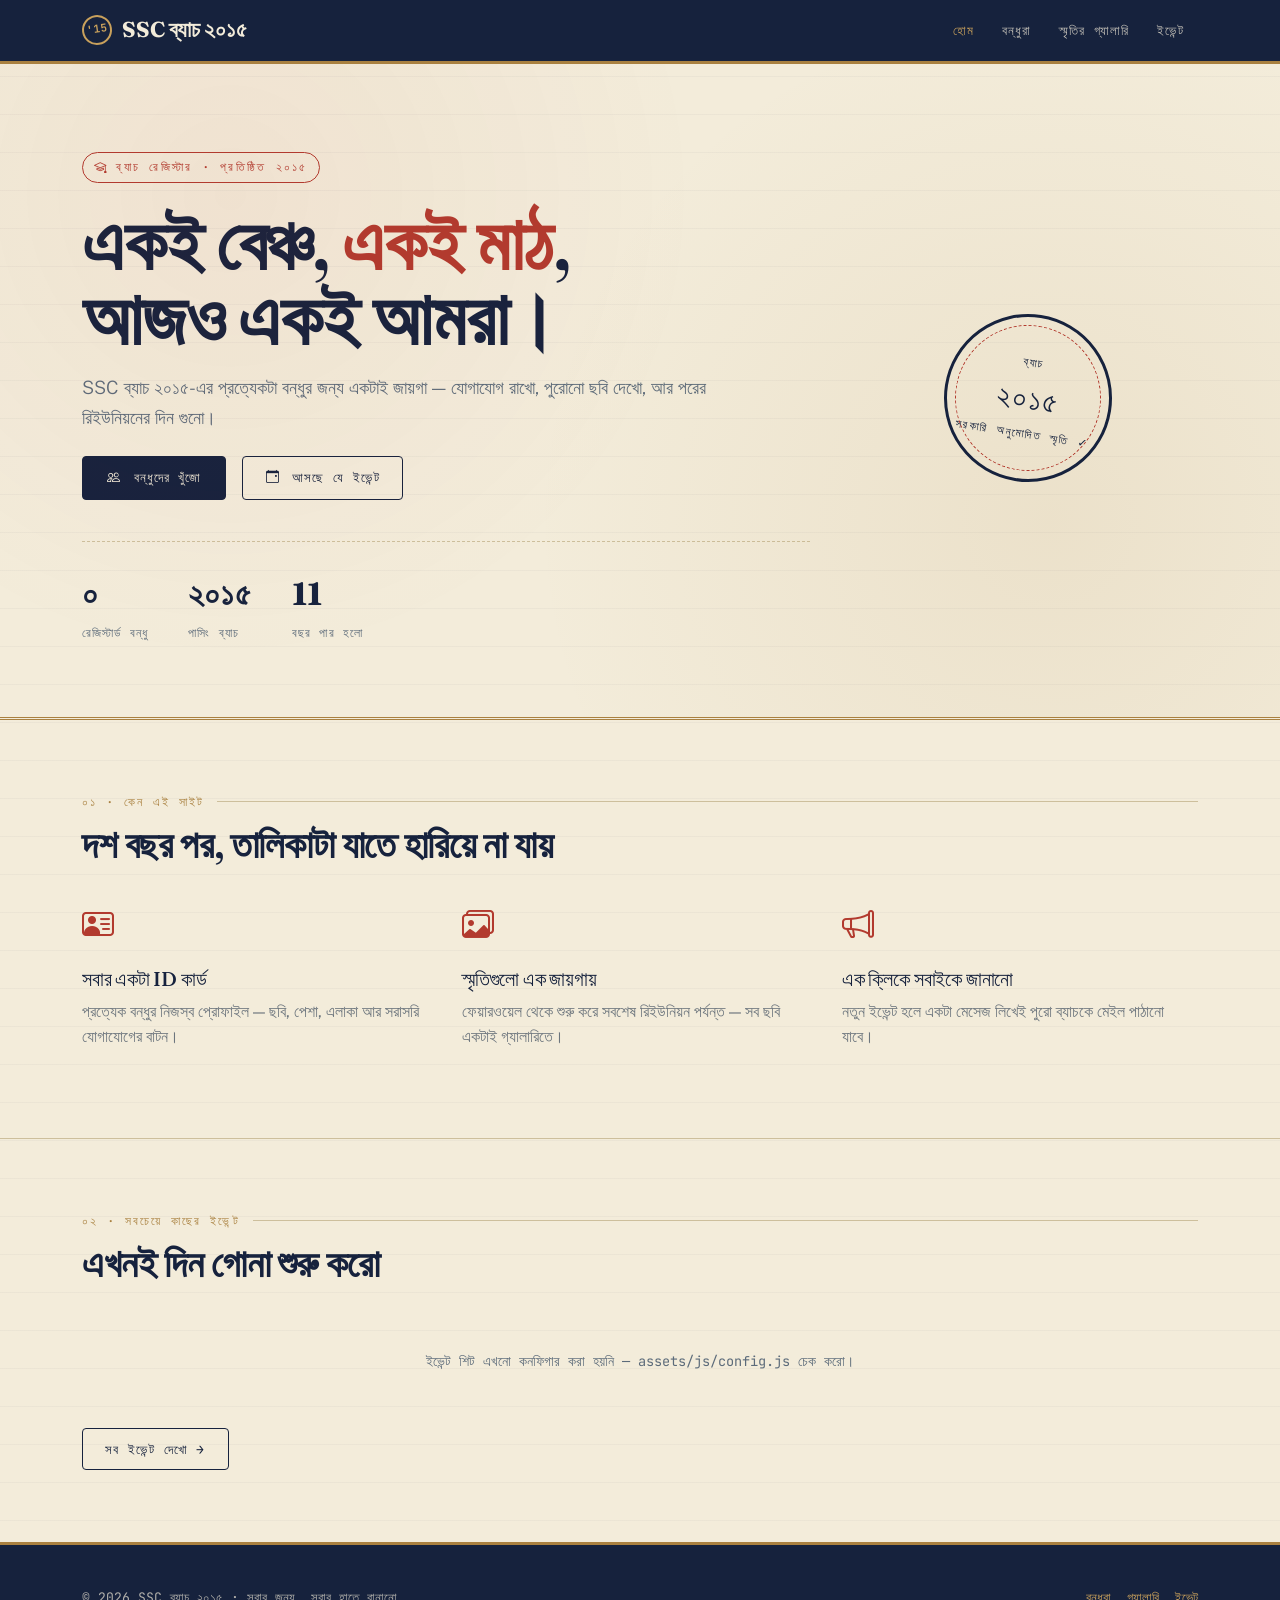
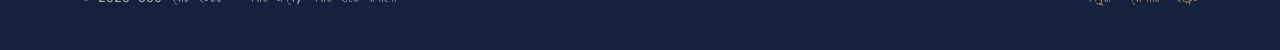
==== index.html @ e85f8b8d "asp v1" ====
<!DOCTYPE html>
<html lang="bn">
<head>
<meta charset="UTF-8">
<meta name="viewport" content="width=device-width, initial-scale=1.0">
<title>SSC ব্যাচ ২০১৫ — আমরা এখনো একসাথে</title>
<meta name="description" content="SSC ব্যাচ ২০১৫-এর সবার জন্য একটাই ঠিকানা — বন্ধুদের প্রোফাইল, স্মৃতির গ্যালারি আর আসন্ন সব ইভেন্ট।">

<link rel="preconnect" href="https://fonts.googleapis.com">
<link href="https://fonts.googleapis.com/css2?family=Fraunces:opsz,wght@9..144,500;9..144,600;9..144,700&family=Public+Sans:wght@400;500;600;700&family=JetBrains+Mono:wght@400;500;600&display=swap" rel="stylesheet">
<link rel="stylesheet" href="https://cdn.jsdelivr.net/npm/bootstrap@5.3.3/dist/css/bootstrap.min.css">
<link rel="stylesheet" href="https://cdn.jsdelivr.net/npm/bootstrap-icons@1.11.3/font/bootstrap-icons.css">
<link rel="stylesheet" href="assets/css/style.css">
</head>
<body>

<nav class="navbar navbar-expand-lg reg-nav sticky-top">
  <div class="container">
    <a class="navbar-brand" href="index.html"><span class="stamp mono">'15</span> SSC ব্যাচ ২০১৫</a>
    <button class="navbar-toggler" type="button" data-bs-toggle="collapse" data-bs-target="#nav" style="border-color:rgba(243,236,218,.4)">
      <span class="navbar-toggler-icon"></span>
    </button>
    <div class="collapse navbar-collapse" id="nav">
      <ul class="navbar-nav ms-auto">
        <li class="nav-item"><a class="nav-link" href="index.html">হোম</a></li>
        <li class="nav-item"><a class="nav-link" href="friends.html">বন্ধুরা</a></li>
        <li class="nav-item"><a class="nav-link" href="gallery.html">স্মৃতির গ্যালারি</a></li>
        <li class="nav-item"><a class="nav-link" href="events.html">ইভেন্ট</a></li>
      </ul>
    </div>
  </div>
</nav>

<header class="hero">
  <div class="container">
    <div class="row align-items-center g-5">
      <div class="col-lg-8">
        <div class="eyebrow"><i class="bi bi-mortarboard"></i> ব্যাচ রেজিস্টার · প্রতিষ্ঠিত ২০১৫</div>
        <h1>একই বেঞ্চ, <em>একই মাঠ</em>,<br>আজও একই আমরা।</h1>
        <p class="lead">SSC ব্যাচ ২০১৫-এর প্রত্যেকটা বন্ধুর জন্য একটাই জায়গা — যোগাযোগ রাখো, পুরোনো ছবি দেখো, আর পরের রিইউনিয়নের দিন গুনো।</p>
        <div class="d-flex gap-3 flex-wrap mt-4">
          <a href="friends.html" class="btn-ink"><i class="bi bi-people me-1"></i> বন্ধুদের খুঁজো</a>
          <a href="events.html" class="btn-outline-ink"><i class="bi bi-calendar-event me-1"></i> আসছে যে ইভেন্ট</a>
        </div>

        <div class="stat-strip">
          <div class="stat"><b class="mono" id="statFriends">—</b><span>রেজিস্টার্ড বন্ধু</span></div>
          <div class="stat"><b class="mono">২০১৫</b><span>পাসিং ব্যাচ</span></div>
          <div class="stat"><b class="mono" id="statYears">—</b><span>বছর পার হলো</span></div>
        </div>
      </div>
      <div class="col-lg-4 d-none d-lg-flex justify-content-center">
        <div class="stamp-seal">
          <div class="txt">ব্যাচ<span class="big">২০১৫</span>সরকারি অনুমোদিত স্মৃতি ✓</div>
        </div>
      </div>
    </div>
  </div>
</header>

<section id="about">
  <div class="container">
    <div class="sec-label">০১ · কেন এই সাইট</div>
    <h2 class="sec-title">দশ বছর পর, তালিকাটা যাতে হারিয়ে না যায়</h2>
    <div class="row g-4">
      <div class="col-md-4">
        <i class="bi bi-person-vcard fs-2" style="color:var(--red)"></i>
        <h3 class="h5 mt-3">সবার একটা ID কার্ড</h3>
        <p class="text-secondary">প্রত্যেক বন্ধুর নিজস্ব প্রোফাইল — ছবি, পেশা, এলাকা আর সরাসরি যোগাযোগের বাটন।</p>
      </div>
      <div class="col-md-4">
        <i class="bi bi-images fs-2" style="color:var(--red)"></i>
        <h3 class="h5 mt-3">স্মৃতিগুলো এক জায়গায়</h3>
        <p class="text-secondary">ফেয়ারওয়েল থেকে শুরু করে সবশেষ রিইউনিয়ন পর্যন্ত — সব ছবি একটাই গ্যালারিতে।</p>
      </div>
      <div class="col-md-4">
        <i class="bi bi-megaphone fs-2" style="color:var(--red)"></i>
        <h3 class="h5 mt-3">এক ক্লিকে সবাইকে জানানো</h3>
        <p class="text-secondary">নতুন ইভেন্ট হলে একটা মেসেজ লিখেই পুরো ব্যাচকে মেইল পাঠানো যাবে।</p>
      </div>
    </div>
  </div>
</section>

<section id="next-event-preview">
  <div class="container">
    <div class="sec-label">০২ · সবচেয়ে কাছের ইভেন্ট</div>
    <h2 class="sec-title">এখনই দিন গোনা শুরু করো</h2>
    <div id="homeEventPreview"><div class="state-msg"><span class="spin"></span> লোড হচ্ছে...</div></div>
    <a href="events.html" class="btn-outline-ink mt-4 d-inline-block">সব ইভেন্ট দেখো →</a>
  </div>
</section>

<footer>
  <div class="container d-flex flex-wrap justify-content-between align-items-center gap-3">
    <div>© <span id="year"></span> SSC ব্যাচ ২০১৫ · সবার জন্য, সবার হাতে বানানো</div>
    <div class="d-flex gap-3">
      <a href="friends.html">বন্ধুরা</a>
      <a href="gallery.html">গ্যালারি</a>
      <a href="events.html">ইভেন্ট</a>
    </div>
  </div>
</footer>

<script src="https://cdn.jsdelivr.net/npm/bootstrap@5.3.3/dist/js/bootstrap.bundle.min.js"></script>
<script src="assets/js/config.js"></script>
<script src="assets/js/csv.js"></script>
<script src="assets/js/main.js"></script>
<script>
async function loadHomeStats(){
  try{
    const rows = await fetchSheet(FRIENDS_CSV_URL);
    const friends = rows.filter(r => r.name);
    document.getElementById("statFriends").textContent = friends.length;
  }catch(e){ document.getElementById("statFriends").textContent = "০"; }
  document.getElementById("statYears").textContent = new Date().getFullYear() - 2015;
}

async function loadNextEventPreview(){
  const box = document.getElementById("homeEventPreview");
  try{
    const rows = await fetchSheet(EVENTS_CSV_URL);
    const events = rows.filter(r => r.eventname);
    const withDate = events.map(e => ({...e, _d: (function(){ const t=(e.time&&e.time.trim())||"10:00"; const d=new Date(`${e.date}T${t}:00`); return isNaN(d)?null:d; })() }));
    const upcoming = withDate.filter(e => e._d && e._d >= new Date()).sort((a,b)=>a._d-b._d);
    if (!upcoming.length){
      box.innerHTML = `<div class="state-msg">এই মুহূর্তে কোনো আসন্ন ইভেন্ট নেই। events.html থেকে যোগ করো।</div>`;
      return;
    }
    const ev = upcoming[0];
    box.innerHTML = `
      <div class="event-card">
        <div class="when mono">${ev._d.toLocaleDateString("bn-BD",{day:"numeric",month:"long",year:"numeric"})}${ev.venue ? " · "+ev.venue : ""}</div>
        <h3>${ev.eventname}</h3>
        <p class="desc">${ev.description || ""}</p>
        <div class="countdown" id="homeCountdown"></div>
      </div>`;
    startCountdownHome(document.getElementById("homeCountdown"), ev._d);
  }catch(e){
    box.innerHTML = `<div class="state-msg">ইভেন্ট শিট এখনো কনফিগার করা হয়নি — assets/js/config.js চেক করো।</div>`;
  }
}

function startCountdownHome(el, target){
  function tick(){
    let diff = target - new Date();
    if (diff <= 0){ el.innerHTML = `<div class="badge-group">শুরু হয়ে গেছে 🎉</div>`; return; }
    const d=Math.floor(diff/86400000); diff-=d*86400000;
    const h=Math.floor(diff/3600000); diff-=h*3600000;
    const m=Math.floor(diff/60000); diff-=m*60000;
    const s=Math.floor(diff/1000);
    el.innerHTML = `<div class="box"><b class="mono">${d}</b><span>দিন</span></div><div class="box"><b class="mono">${h}</b><span>ঘণ্টা</span></div><div class="box"><b class="mono">${m}</b><span>মিনিট</span></div><div class="box"><b class="mono">${s}</b><span>সেকেন্ড</span></div>`;
  }
  tick(); setInterval(tick, 1000);
}

loadHomeStats();
loadNextEventPreview();
</script>
</body>
</html>
---- assets/css/style.css ----
/* =========================================================
   SSC 2015 BATCH — "REGISTER" DESIGN SYSTEM
   Ink Navy + Exam-paper cream + Roll-call red + Brass gold
   ========================================================= */

:root{
  --ink:        #16223d;
  --ink-2:      #1f3358;
  --paper:      #f3ecda;
  --paper-2:    #ece2c8;
  --red:        #b23a2e;
  --brass:      #a9803f;
  --brass-2:    #c9a15c;
  --slate:      #5c6b7a;
  --line:       #cdbf9c;
  --white:      #fffdf7;

  --font-display: 'Fraunces', 'Georgia', serif;
  --font-body:    'Public Sans', 'Segoe UI', sans-serif;
  --font-mono:    'JetBrains Mono', ui-monospace, monospace;

  --radius: 4px;
}

*{ box-sizing: border-box; }

html{ scroll-behavior: smooth; }

body{
  background-color: var(--paper);
  background-image:
    repeating-linear-gradient(180deg, rgba(22,34,61,0.035) 0px, rgba(22,34,61,0.035) 1px, transparent 1px, transparent 38px);
  color: var(--ink);
  font-family: var(--font-body);
  font-size: 16px;
  line-height: 1.6;
}

@media (prefers-reduced-motion: reduce){
  *{ animation-duration: 0.001ms !important; animation-iteration-count: 1 !important; transition-duration: 0.001ms !important; scroll-behavior: auto !important; }
}

::selection{ background: var(--red); color: var(--white); }

a{ color: var(--ink-2); text-decoration: none; }
a:focus-visible, button:focus-visible, input:focus-visible, select:focus-visible{
  outline: 3px solid var(--brass);
  outline-offset: 2px;
}

h1,h2,h3,h4{
  font-family: var(--font-display);
  color: var(--ink);
  font-weight: 600;
  letter-spacing: -0.01em;
}

.mono{ font-family: var(--font-mono); letter-spacing: 0.02em; }

/* ---------- Top nav (register spine) ---------- */
.reg-nav{
  background: var(--ink);
  border-bottom: 3px solid var(--brass);
}
.reg-nav .navbar-brand{
  font-family: var(--font-display);
  color: var(--paper) !important;
  font-size: 1.35rem;
  font-weight: 700;
  display:flex; align-items:center; gap:.6rem;
}
.reg-nav .navbar-brand .stamp{
  width: 30px; height:30px; border:2px solid var(--brass-2); border-radius:50%;
  display:flex; align-items:center; justify-content:center;
  font-family: var(--font-mono); font-size:.68rem; color:var(--brass-2);
  transform: rotate(-8deg);
}
.reg-nav .nav-link{
  color: rgba(243,236,218,0.78) !important;
  font-family: var(--font-mono);
  font-size: .82rem;
  letter-spacing: .06em;
  text-transform: uppercase;
  padding: .5rem .9rem !important;
}
.reg-nav .nav-link.active, .reg-nav .nav-link:hover{ color: var(--brass-2) !important; }
.reg-nav .navbar-toggler{ border-color: rgba(243,236,218,0.4); }

/* ---------- Hero: cover page of the register ---------- */
.hero{
  position: relative;
  padding: 5.5rem 0 4.5rem;
  border-bottom: 3px double var(--brass);
  overflow:hidden;
}
.hero::before{
  content:"";
  position:absolute; inset:0;
  background-image: radial-gradient(circle at 18% 20%, rgba(178,58,46,0.06), transparent 40%),
                     radial-gradient(circle at 82% 70%, rgba(169,128,63,0.10), transparent 45%);
  pointer-events:none;
}
.hero .eyebrow{
  font-family: var(--font-mono);
  font-size:.78rem;
  letter-spacing:.18em;
  text-transform: uppercase;
  color: var(--red);
  display:inline-flex; align-items:center; gap:.5rem;
  border:1px solid var(--red);
  padding:.3rem .7rem;
  border-radius: 999px;
  margin-bottom:1.4rem;
}
.hero h1{
  font-size: clamp(2.6rem, 6vw, 4.6rem);
  line-height: 1.02;
  margin-bottom: 1.1rem;
}
.hero h1 em{
  font-style: normal;
  color: var(--red);
  position:relative;
}
.hero .lead{
  font-size: 1.15rem;
  color: var(--slate);
  max-width: 640px;
}
.hero .stamp-seal{
  width: 168px; height:168px;
  border: 3px solid var(--ink);
  border-radius: 50%;
  display:flex; align-items:center; justify-content:center; text-align:center;
  transform: rotate(9deg);
  position:relative;
  color: var(--ink);
  font-family: var(--font-mono);
}
.hero .stamp-seal::before{
  content:"";
  position:absolute; inset:8px;
  border:1px dashed var(--red);
  border-radius:50%;
}
.hero .stamp-seal .txt{ font-size:.72rem; letter-spacing:.12em; padding: 0 10px;}
.hero .stamp-seal .big{ font-family: var(--font-display); font-size:1.9rem; display:block; margin:.15rem 0;}

/* ---------- Section labels ---------- */
.sec-label{
  font-family: var(--font-mono);
  font-size:.78rem;
  letter-spacing:.16em;
  text-transform: uppercase;
  color: var(--brass);
  display:flex; align-items:center; gap: .8rem;
  margin-bottom: .6rem;
}
.sec-label::after{
  content:"";
  flex:1;
  height:1px;
  background: var(--line);
}
.sec-title{ font-size: clamp(1.7rem, 3vw, 2.4rem); margin-bottom: 2rem; }

section{ padding: 4.5rem 0; }
section + section{ border-top: 1px solid var(--line); }

/* ---------- Buttons ---------- */
.btn-ink{
  background: var(--ink);
  color: var(--paper) !important;
  border-radius: var(--radius);
  padding: .65rem 1.5rem;
  font-family: var(--font-mono);
  font-size: .82rem;
  letter-spacing: .07em;
  text-transform: uppercase;
  border: 1px solid var(--ink);
  transition: transform .15s ease, box-shadow .15s ease;
}
.btn-ink:hover{ transform: translateY(-2px); box-shadow: 3px 4px 0 var(--brass-2); color:var(--paper); }

.btn-outline-ink{
  border: 1.5px solid var(--ink);
  color: var(--ink);
  border-radius: var(--radius);
  padding: .6rem 1.4rem;
  font-family: var(--font-mono);
  font-size: .82rem;
  letter-spacing: .07em;
  text-transform: uppercase;
  transition: all .15s ease;
  background: transparent;
}
.btn-outline-ink:hover{ background: var(--ink); color: var(--paper); }

.btn-red{
  background: var(--red);
  color: var(--white) !important;
  border-radius: var(--radius);
  padding: .6rem 1.3rem;
  font-family: var(--font-mono);
  font-size: .78rem;
  letter-spacing:.06em;
  text-transform: uppercase;
  border:none;
}
.btn-red:hover{ background:#8f2d23; color:var(--white); }

/* ---------- Stat strip ---------- */
.stat-strip{
  display:flex; flex-wrap:wrap; gap: 2.5rem;
  margin-top: 2.6rem;
  padding-top: 1.6rem;
  border-top: 1px dashed var(--line);
}
.stat-strip .stat b{
  font-family: var(--font-display);
  font-size: 2rem;
  display:block;
  color: var(--ink);
}
.stat-strip .stat span{
  font-family: var(--font-mono);
  font-size: .72rem;
  letter-spacing: .1em;
  text-transform: uppercase;
  color: var(--slate);
}

/* ---------- ID CARD (friend profile) — the signature element ---------- */
.id-card{
  background: var(--white);
  border: 1px solid var(--line);
  border-radius: 10px;
  position: relative;
  padding: 1.2rem 1.2rem 1.4rem;
  box-shadow: 0 1px 0 var(--line), 0 10px 24px -18px rgba(22,34,61,0.5);
  transition: transform .18s ease, box-shadow .18s ease;
  height:100%;
}
.id-card:hover{
  transform: translateY(-4px) rotate(-0.4deg);
  box-shadow: 0 16px 28px -16px rgba(22,34,61,0.35);
}
.id-card::before{ /* punch holes */
  content:"";
  position:absolute; left:14px; top:0; bottom:0; width:6px;
  background-image: radial-gradient(circle, var(--paper) 2.6px, transparent 2.7px);
  background-size: 6px 22px;
  background-repeat: repeat-y;
  opacity:.9;
}
.id-card .roll{
  font-family: var(--font-mono);
  font-size: .68rem;
  color: var(--brass);
  letter-spacing: .08em;
  margin-bottom:.5rem;
  padding-left: .6rem;
}
.id-card .photo-wrap{
  width: 100%;
  aspect-ratio: 1 / 1;
  border-radius: 6px;
  overflow: hidden;
  background: var(--paper-2);
  margin-bottom: .9rem;
  position: relative;
  border: 1px solid var(--line);
}
.id-card .photo-wrap img{ width:100%; height:100%; object-fit: cover; display:block; }
.id-card .photo-wrap .corner{
  position:absolute; top:0; right:0;
  width: 0; height:0;
  border-style: solid;
  border-width: 0 26px 26px 0;
  border-color: transparent var(--red) transparent transparent;
}
.id-card h3{
  font-size: 1.15rem;
  margin-bottom: .1rem;
  padding-left: .6rem;
}
.id-card .role{
  font-size: .85rem;
  color: var(--slate);
  padding-left: .6rem;
  margin-bottom: .15rem;
}
.id-card .loc{
  font-size: .78rem;
  color: var(--brass);
  padding-left: .6rem;
  margin-bottom: .9rem;
  display:flex; align-items:center; gap:.35rem;
}
.id-card .contact-row{
  display:flex; gap:.5rem; flex-wrap:wrap;
  padding-left: .6rem;
}
.id-card .contact-row a{
  width: 34px; height:34px;
  border-radius: 50%;
  display:flex; align-items:center; justify-content:center;
  background: var(--paper);
  border: 1px solid var(--line);
  color: var(--ink);
  font-size: .95rem;
  transition: all .15s ease;
}
.id-card .contact-row a:hover{ background: var(--ink); color: var(--paper); border-color: var(--ink); }

.id-search-bar{
  background: var(--white);
  border: 1px solid var(--line);
  border-radius: var(--radius);
  padding: .5rem .9rem;
}
.id-search-bar input, .id-search-bar select{
  border:none; background:transparent; font-family: var(--font-mono); font-size:.88rem;
}
.id-search-bar input:focus, .id-search-bar select:focus{ outline:none; box-shadow:none; }

/* ---------- Gallery ---------- */
.gal-item{
  position:relative;
  overflow:hidden;
  border-radius: 6px;
  border: 1px solid var(--line);
  background: var(--paper-2);
  break-inside: avoid;
  margin-bottom: 1rem;
}
.gal-item img{ width:100%; display:block; transition: transform .4s ease; }
.gal-item:hover img{ transform: scale(1.06); }
.gal-item .cap{
  position:absolute; left:0; right:0; bottom:0;
  padding: .7rem .8rem;
  background: linear-gradient(0deg, rgba(22,34,61,0.88), transparent);
  color: var(--paper);
  font-family: var(--font-mono);
  font-size: .74rem;
  letter-spacing: .04em;
  opacity:0;
  transition: opacity .25s ease;
}
.gal-item:hover .cap{ opacity:1; }
.masonry{ column-count: 1; column-gap: 1rem; }
@media(min-width:576px){ .masonry{ column-count:2; } }
@media(min-width:992px){ .masonry{ column-count:3; } }

/* ---------- Events / timeline ---------- */
.event-card{
  background: var(--white);
  border: 1px solid var(--line);
  border-left: 4px solid var(--red);
  border-radius: 6px;
  padding: 1.6rem 1.7rem;
  margin-bottom: 1.4rem;
}
.event-card .when{
  font-family: var(--font-mono);
  font-size:.76rem;
  letter-spacing:.08em;
  text-transform: uppercase;
  color: var(--brass);
  margin-bottom:.4rem;
}
.event-card h3{ font-size: 1.4rem; margin-bottom: .5rem; }
.event-card .desc{ color: var(--slate); margin-bottom: 1.1rem; }
.countdown{
  display:flex; gap: .8rem; flex-wrap:wrap;
}
.countdown .box{
  background: var(--ink);
  color: var(--paper);
  border-radius: 5px;
  padding: .6rem 0;
  width: 72px;
  text-align:center;
  font-family: var(--font-mono);
}
.countdown .box b{ font-size: 1.4rem; display:block; }
.countdown .box span{ font-size: .62rem; letter-spacing:.08em; text-transform:uppercase; opacity:.75; }
.event-card.past{ opacity:.6; border-left-color: var(--slate); }
.event-card.past .btn-red{ background: var(--slate); pointer-events:none; }

/* ---------- Broadcast / mail command panel ---------- */
.broadcast-panel{
  background: var(--ink);
  color: var(--paper);
  border-radius: 8px;
  padding: 2rem;
  position:relative;
  overflow:hidden;
}
.broadcast-panel::after{
  content:"";
  position:absolute; right:-40px; top:-40px; width:180px; height:180px;
  border:1px dashed rgba(243,236,218,0.25); border-radius:50%;
}
.broadcast-panel .label{
  font-family: var(--font-mono); font-size:.72rem; letter-spacing:.14em; text-transform:uppercase; color: var(--brass-2);
}
.broadcast-panel textarea, .broadcast-panel input{
  background: rgba(243,236,218,0.06);
  border: 1px solid rgba(243,236,218,0.25);
  color: var(--paper);
  border-radius: 4px;
}
.broadcast-panel textarea::placeholder, .broadcast-panel input::placeholder{ color: rgba(243,236,218,0.45); }
.broadcast-panel textarea:focus, .broadcast-panel input:focus{
  background: rgba(243,236,218,0.09);
  color: var(--paper);
  border-color: var(--brass-2);
  box-shadow:none;
}
#broadcastLog{
  font-family: var(--font-mono);
  font-size: .78rem;
  max-height: 160px;
  overflow-y:auto;
  background: rgba(0,0,0,0.18);
  border-radius:4px;
  padding: .7rem .9rem;
  margin-top: 1rem;
}

/* ---------- Footer ---------- */
footer{
  background: var(--ink);
  color: rgba(243,236,218,0.7);
  padding: 2.6rem 0;
  border-top: 3px solid var(--brass);
  font-family: var(--font-mono);
  font-size: .82rem;
}
footer a{ color: var(--brass-2); }

/* ---------- Loading / empty states ---------- */
.state-msg{
  font-family: var(--font-mono);
  font-size: .85rem;
  color: var(--slate);
  padding: 2rem 0;
  text-align:center;
}
.spin{
  width:18px; height:18px; border:2px solid var(--line); border-top-color: var(--red);
  border-radius:50%; display:inline-block; animation: spin 0.8s linear infinite; margin-right:.5rem;
  vertical-align: middle;
}
@keyframes spin{ to{ transform: rotate(360deg); } }

.badge-group{
  font-family: var(--font-mono);
  font-size:.68rem;
  letter-spacing:.05em;
  background: var(--paper-2);
  color: var(--ink);
  border:1px solid var(--line);
  border-radius: 999px;
  padding: .2rem .6rem;
}
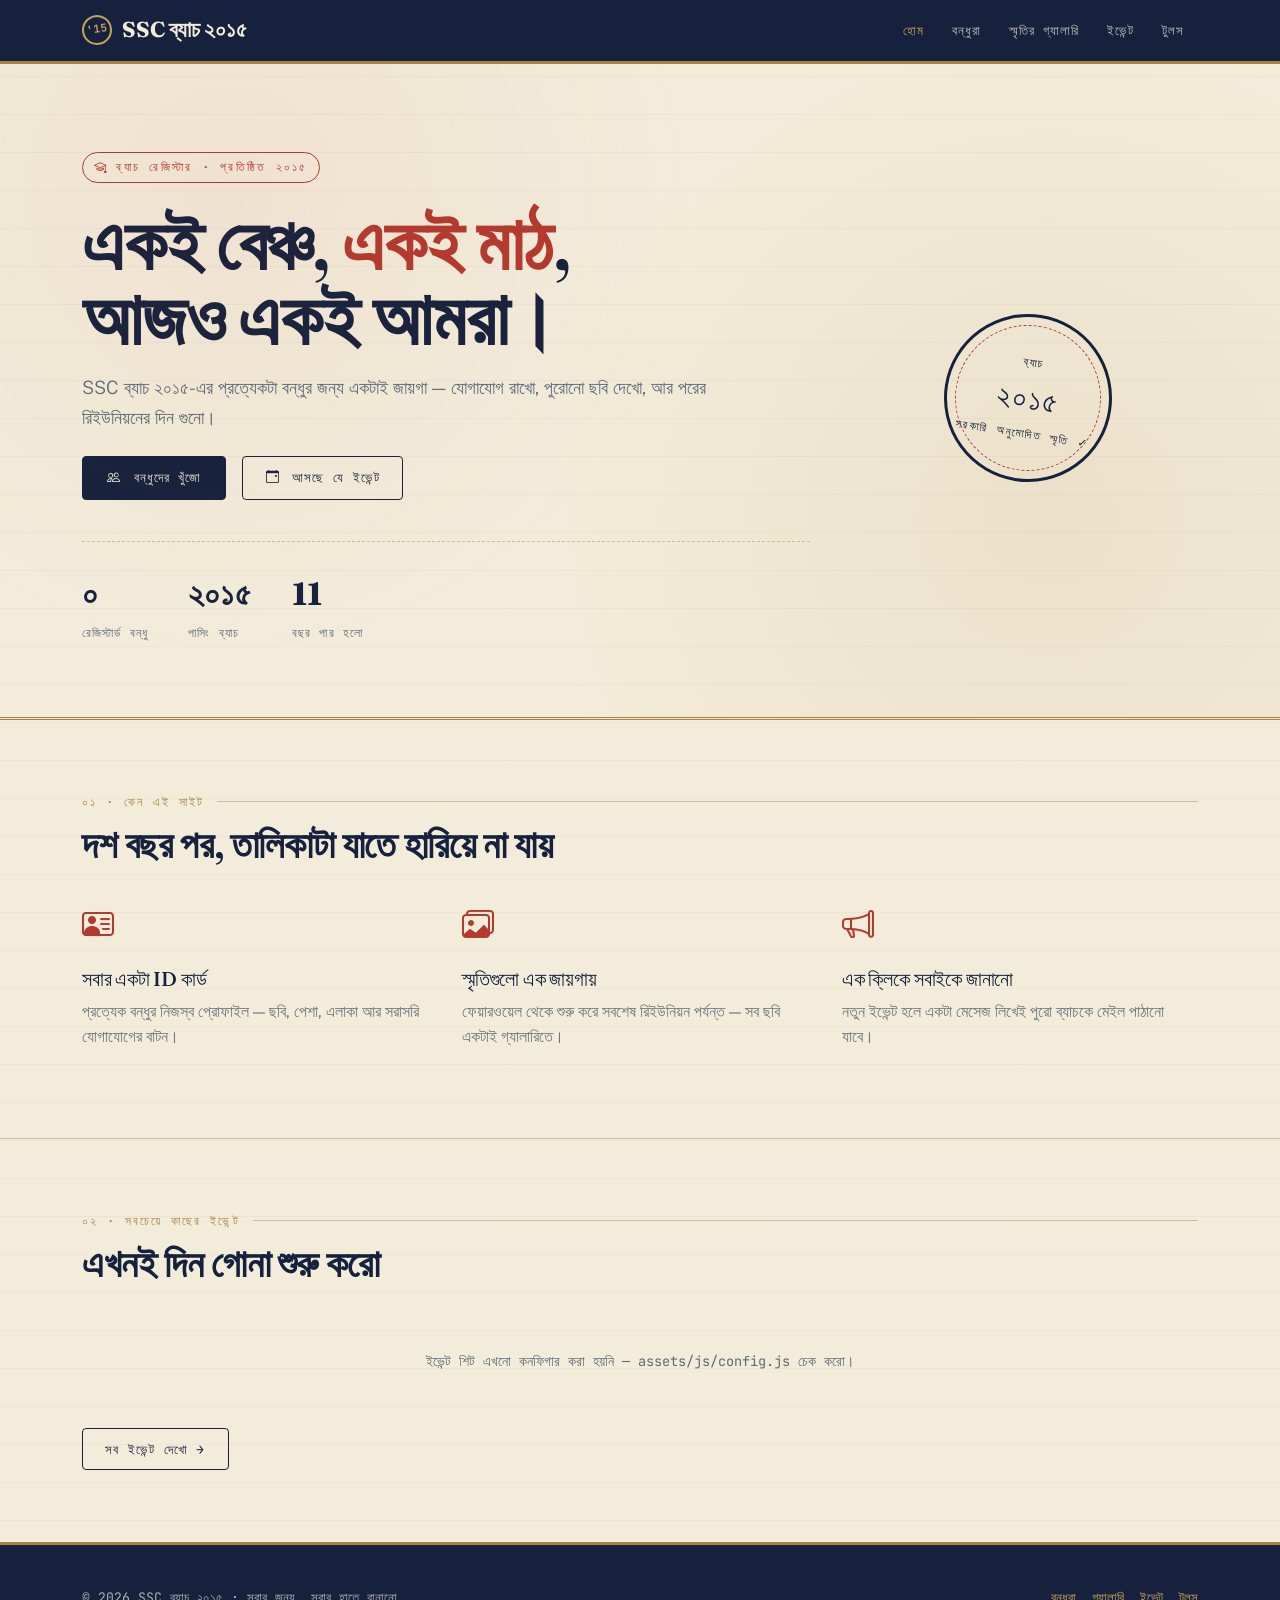
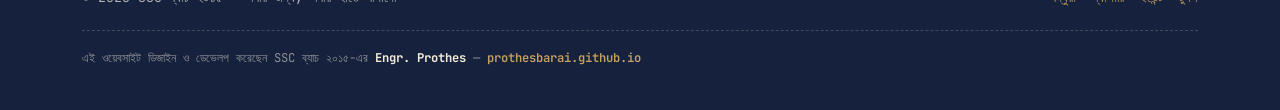
==== commit f98fa7f2: "asp v443" ====
--- a/index.html
+++ b/index.html
@@ -26,10 +26,13 @@
         <li class="nav-item"><a class="nav-link" href="friends.html">বন্ধুরা</a></li>
         <li class="nav-item"><a class="nav-link" href="gallery.html">স্মৃতির গ্যালারি</a></li>
         <li class="nav-item"><a class="nav-link" href="events.html">ইভেন্ট</a></li>
+        <li class="nav-item"><a class="nav-link" href="tools.html">টুলস</a></li>
       </ul>
     </div>
   </div>
 </nav>
+
+<div id="birthdayBanner"></div>
 
 <header class="hero">
   <div class="container">
@@ -92,12 +95,19 @@
 </section>
 
 <footer>
-  <div class="container d-flex flex-wrap justify-content-between align-items-center gap-3">
-    <div>© <span id="year"></span> SSC ব্যাচ ২০১৫ · সবার জন্য, সবার হাতে বানানো</div>
-    <div class="d-flex gap-3">
-      <a href="friends.html">বন্ধুরা</a>
-      <a href="gallery.html">গ্যালারি</a>
-      <a href="events.html">ইভেন্ট</a>
+  <div class="container">
+    <div class="d-flex flex-wrap justify-content-between align-items-center gap-3">
+      <div>© <span id="year"></span> SSC ব্যাচ ২০১৫ · সবার জন্য, সবার হাতে বানানো</div>
+      <div class="d-flex gap-3">
+        <a href="friends.html">বন্ধুরা</a>
+        <a href="gallery.html">গ্যালারি</a>
+        <a href="events.html">ইভেন্ট</a>
+        <a href="tools.html">টুলস</a>
+      </div>
+    </div>
+    <div class="footer-credit">
+      এই ওয়েবসাইট ডিজাইন ও ডেভেলপ করেছেন SSC ব্যাচ ২০১৫-এর <strong style="color:var(--paper)">Engr. Prothes</strong> —
+      <a href="https://prothesbarai.github.io" target="_blank" rel="noopener">prothesbarai.github.io</a>
     </div>
   </div>
 </footer>
@@ -106,6 +116,8 @@
 <script src="assets/js/config.js"></script>
 <script src="assets/js/csv.js"></script>
 <script src="assets/js/main.js"></script>
+<script src="assets/js/friends.js"></script>
+<script src="assets/js/birthday.js"></script>
 <script>
 async function loadHomeStats(){
   try{
--- a/assets/css/style.css
+++ b/assets/css/style.css
@@ -85,7 +85,9 @@
 }
 .reg-nav .nav-link.active, .reg-nav .nav-link:hover{ color: var(--brass-2) !important; }
 .reg-nav .navbar-toggler{ border-color: rgba(243,236,218,0.4); }
-
+.reg-nav .navbar-toggler-icon{
+  background-image: url("data:image/svg+xml,%3csvg xmlns='http://www.w3.org/2000/svg' viewBox='0 0 30 30'%3e%3cpath stroke='rgba(243,236,218,1)' stroke-linecap='round' stroke-miterlimit='10' stroke-width='2' d='M4 7h22M4 15h22M4 23h22'/%3e%3c/svg%3e");
+}
 /* ---------- Hero: cover page of the register ---------- */
 .hero{
   position: relative;
@@ -439,6 +441,14 @@
   font-size: .82rem;
 }
 footer a{ color: var(--brass-2); }
+.footer-credit{
+  border-top: 1px dashed rgba(243,236,218,0.2);
+  margin-top: 1.4rem;
+  padding-top: 1.1rem;
+  font-size: .76rem;
+  color: rgba(243,236,218,0.55);
+}
+.footer-credit a{ color: var(--brass-2); font-weight:600; }
 
 /* ---------- Loading / empty states ---------- */
 .state-msg{
@@ -465,3 +475,213 @@
   border-radius: 999px;
   padding: .2rem .6rem;
 }
+
+/* =========================================================
+   TOOLS PAGE — Notice board, Fund tracker, Guestbook,
+   Bill splitter, Community links, Birthday banner
+   ========================================================= */
+
+.tool-nav-pill{
+  display:flex; flex-wrap:wrap; gap:.6rem;
+  margin-bottom: 2.5rem;
+}
+.tool-nav-pill a{
+  font-family: var(--font-mono);
+  font-size: .76rem;
+  letter-spacing: .05em;
+  text-transform: uppercase;
+  border: 1px solid var(--line);
+  background: var(--white);
+  color: var(--ink);
+  padding: .45rem .95rem;
+  border-radius: 999px;
+  transition: all .15s ease;
+}
+.tool-nav-pill a:hover{ background: var(--ink); color: var(--paper); border-color: var(--ink); }
+
+/* --- Birthday banner (sitewide) --- */
+#birthdayBanner{
+  display:none;
+  background: var(--red);
+  color: var(--white);
+  text-align:center;
+  padding: .6rem 1rem;
+  font-family: var(--font-mono);
+  font-size: .82rem;
+  letter-spacing: .03em;
+}
+#birthdayBanner strong{ font-family: var(--font-body); }
+#birthdayBanner button{
+  background:none; border:none; color:rgba(255,255,255,0.8);
+  margin-left: 1rem; font-size:.9rem; cursor:pointer;
+}
+
+/* --- Notice board --- */
+.notice-item{
+  background: var(--white);
+  border: 1px solid var(--line);
+  border-radius: 6px;
+  padding: 1.1rem 1.3rem;
+  margin-bottom: 1rem;
+  display:flex;
+  gap: 1rem;
+  align-items:flex-start;
+}
+.notice-item.pinned{ border-left: 4px solid var(--brass); }
+.notice-item .pin-icon{ color: var(--brass); font-size: 1.1rem; margin-top:.15rem; }
+.notice-item .date{
+  font-family: var(--font-mono); font-size:.7rem; color: var(--slate);
+  text-transform:uppercase; letter-spacing:.05em; margin-bottom:.3rem;
+}
+.notice-item h4{ font-size: 1.05rem; margin-bottom:.3rem; }
+.notice-item p{ color: var(--slate); margin:0; font-size:.92rem; }
+
+/* --- Birthday list --- */
+.bday-item{
+  display:flex; align-items:center; gap: .9rem;
+  background: var(--white);
+  border: 1px solid var(--line);
+  border-radius: 999px;
+  padding: .5rem .9rem .5rem .5rem;
+  margin-bottom: .7rem;
+}
+.bday-item img{
+  width: 42px; height:42px; border-radius:50%; object-fit:cover;
+  border: 1px solid var(--line);
+}
+.bday-item .nm{ font-weight:600; font-size:.92rem; }
+.bday-item .dt{ font-family: var(--font-mono); font-size:.72rem; color: var(--slate); }
+.bday-item.today{ border-color: var(--red); background: #fdf3f1; }
+.bday-item.today .dt{ color: var(--red); }
+
+/* --- Fund tracker --- */
+.fund-card{
+  background: var(--white);
+  border: 1px solid var(--line);
+  border-radius: 8px;
+  padding: 1.8rem;
+}
+.fund-progress{
+  height: 14px;
+  background: var(--paper-2);
+  border-radius: 999px;
+  overflow:hidden;
+  border: 1px solid var(--line);
+  margin: 1rem 0 .5rem;
+}
+.fund-progress-bar{
+  height:100%;
+  background: linear-gradient(90deg, var(--brass), var(--brass-2));
+  border-radius: 999px;
+  transition: width .6s ease;
+}
+.fund-figures{ display:flex; justify-content:space-between; font-family: var(--font-mono); font-size:.8rem; color: var(--slate); }
+.fund-figures b{ color: var(--ink); font-size: 1.1rem; font-family: var(--font-display); }
+.contrib-row{
+  display:flex; justify-content:space-between; align-items:center;
+  padding: .55rem 0;
+  border-bottom: 1px dashed var(--line);
+  font-size: .9rem;
+}
+.contrib-row:last-child{ border-bottom:none; }
+.contrib-row .amt{ font-family: var(--font-mono); color: var(--brass); font-weight:600; }
+
+/* --- Guestbook / message wall --- */
+.wall-msg{
+  background: var(--white);
+  border: 1px solid var(--line);
+  border-radius: 6px;
+  padding: 1rem 1.2rem;
+  margin-bottom: .9rem;
+  position:relative;
+}
+.wall-msg .who{ font-weight:600; font-size:.9rem; }
+.wall-msg .when{ font-family: var(--font-mono); font-size:.68rem; color: var(--slate); }
+.wall-msg p{ margin: .4rem 0 0; color: var(--ink); font-size: .92rem; }
+
+/* --- Bill splitter tool --- */
+.split-card{
+  background: var(--white);
+  border: 1px solid var(--line);
+  border-radius: 8px;
+  padding: 1.8rem;
+}
+.split-result{
+  background: var(--ink);
+  color: var(--paper);
+  border-radius: 6px;
+  padding: 1.2rem 1.4rem;
+  margin-top: 1.2rem;
+  text-align:center;
+}
+.split-result b{ font-family: var(--font-display); font-size: 2rem; display:block; color: var(--brass-2); }
+.split-result span{ font-family: var(--font-mono); font-size:.72rem; letter-spacing:.08em; text-transform:uppercase; opacity:.8; }
+
+/* --- Community buttons --- */
+.community-grid{ display:flex; gap: 1rem; flex-wrap:wrap; }
+.community-btn{
+  flex: 1 1 200px;
+  display:flex; align-items:center; gap: .9rem;
+  background: var(--white);
+  border: 1px solid var(--line);
+  border-radius: 8px;
+  padding: 1.1rem 1.3rem;
+  transition: all .15s ease;
+  color: var(--ink);
+}
+.community-btn:hover{ transform: translateY(-3px); box-shadow: 0 10px 20px -14px rgba(22,34,61,0.4); }
+.community-btn i{ font-size: 1.6rem; }
+.community-btn .cb-title{ font-weight:600; font-size:.95rem; display:block; }
+.community-btn .cb-sub{ font-family: var(--font-mono); font-size:.72rem; color: var(--slate); }
+.community-btn.wa i{ color:#25D366; }
+.community-btn.fb i{ color:#1877F2; }
+.community-btn.tg i{ color:#26A5E4; }
+
+/* --- Fun zone --- */
+.fun-pick-result{
+  font-family: var(--font-mono);
+  font-size: .85rem;
+  color: var(--slate);
+  text-align: center;
+  background: var(--paper-2);
+  border: 1px dashed var(--line);
+  border-radius: 6px;
+  padding: .9rem .8rem;
+  margin-top: 1rem;
+}
+.fun-pick-result b{ font-family: var(--font-body); color: var(--ink); }
+
+.rps-buttons{ display:flex; gap:.7rem; }
+.rps-btn{
+  flex: 1;
+  font-size: 1.8rem;
+  background: var(--white);
+  border: 1px solid var(--line);
+  border-radius: 8px;
+  padding: .7rem 0;
+  cursor: pointer;
+  transition: all .15s ease;
+}
+.rps-btn:hover{ background: var(--ink); transform: translateY(-2px); }
+
+.ttt-board{
+  display:grid;
+  grid-template-columns: repeat(3, 1fr);
+  gap: .5rem;
+  max-width: 260px;
+  margin: 0 auto;
+}
+.ttt-cell{
+  aspect-ratio: 1 / 1;
+  font-family: var(--font-display);
+  font-size: 1.7rem;
+  font-weight: 700;
+  background: var(--white);
+  border: 1px solid var(--line);
+  border-radius: 8px;
+  color: var(--brass-2);
+  cursor: pointer;
+  transition: background .15s ease;
+}
+.ttt-cell:not(:disabled):hover{ background: var(--paper-2); }
+.ttt-cell:disabled{ cursor: default; }
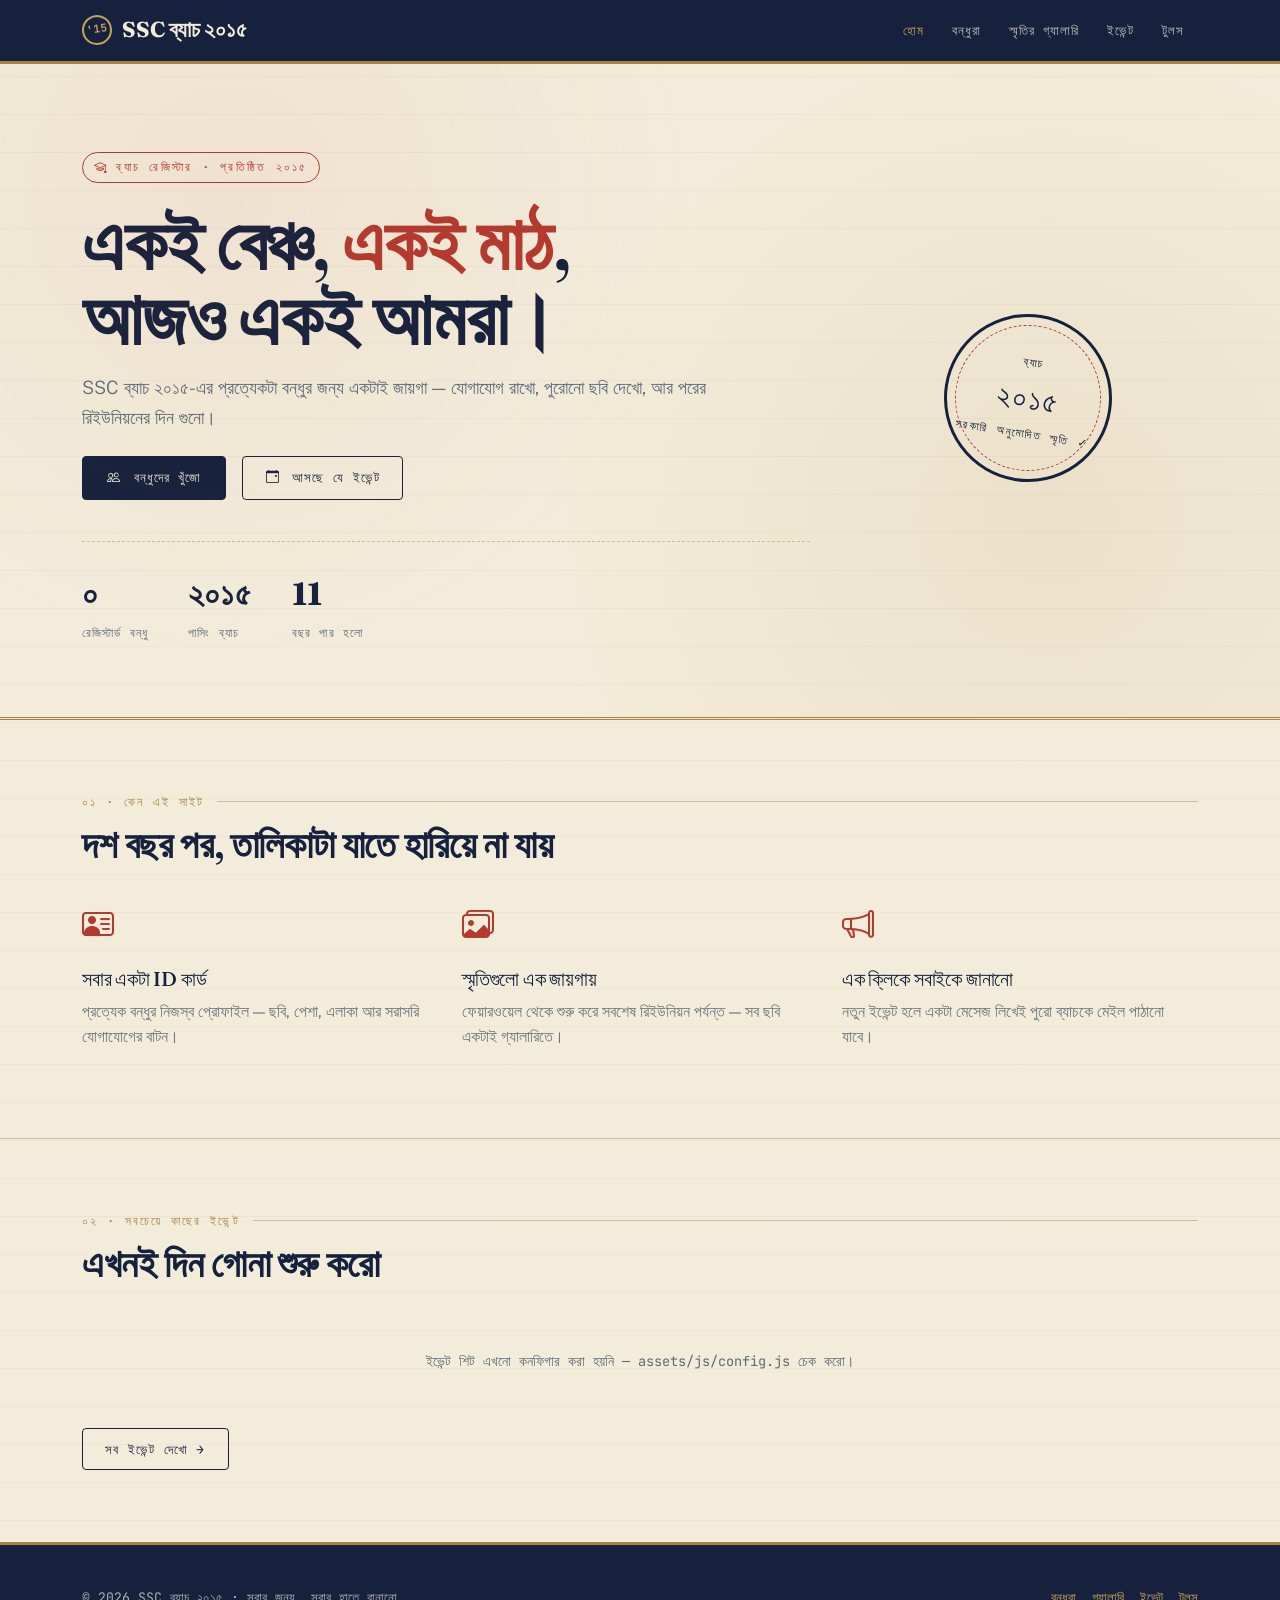
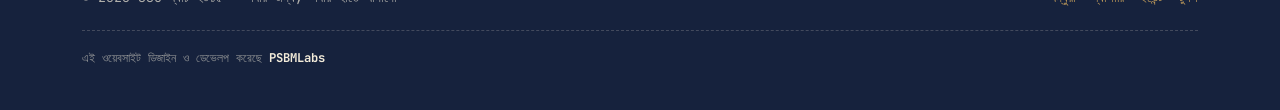
==== commit 8e16c644: "asp v44" ====
--- a/index.html
+++ b/index.html
@@ -106,8 +106,7 @@
       </div>
     </div>
     <div class="footer-credit">
-      এই ওয়েবসাইট ডিজাইন ও ডেভেলপ করেছেন SSC ব্যাচ ২০১৫-এর <strong style="color:var(--paper)">Engr. Prothes</strong> —
-      <a href="https://prothesbarai.github.io" target="_blank" rel="noopener">prothesbarai.github.io</a>
+      এই ওয়েবসাইট ডিজাইন ও ডেভেলপ করেছে <a href="https://psbmlabs.github.io" target="_blank" rel="noopener" style="color:var(--paper); font-weight:700;">PSBMLabs</a>
     </div>
   </div>
 </footer>
--- a/assets/css/style.css
+++ b/assets/css/style.css
@@ -636,6 +636,7 @@
 .community-btn.wa i{ color:#25D366; }
 .community-btn.fb i{ color:#1877F2; }
 .community-btn.tg i{ color:#26A5E4; }
+.community-btn.msg i{ color:#00B2FF; }
 
 /* --- Fun zone --- */
 .fun-pick-result{
@@ -685,3 +686,126 @@
 }
 .ttt-cell:not(:disabled):hover{ background: var(--paper-2); }
 .ttt-cell:disabled{ cursor: default; }
+
+.ttt-reset-btn{
+  white-space: nowrap;
+  display: flex;
+  align-items: center;
+  justify-content: center;
+  flex-shrink: 0;
+  padding: .55rem 1.1rem;
+}
+
+/* --- Fun-zone tabs --- */
+.funzone-tabs .nav-link{
+  font-family: var(--font-mono);
+  font-size: .8rem;
+  letter-spacing: .04em;
+  color: var(--ink);
+  background: var(--white);
+  border: 1px solid var(--line);
+  border-radius: 999px;
+  padding: .5rem 1.1rem;
+  margin-right: .5rem;
+  margin-bottom: .5rem;
+}
+.funzone-tabs .nav-link.active{
+  background: var(--ink);
+  color: var(--paper) !important;
+  border-color: var(--ink);
+}
+
+.btn-link-mini{
+  background: none;
+  border: none;
+  padding: 0;
+  color: var(--brass);
+  font-family: var(--font-mono);
+  font-size: .78rem;
+  text-decoration: underline;
+  text-underline-offset: 3px;
+}
+.btn-link-mini:hover{ color: var(--red); }
+
+/* --- Memory match game --- */
+.memory-board{
+  display: grid;
+  grid-template-columns: repeat(4, 1fr);
+  gap: .5rem;
+  max-width: 320px;
+  margin: 0 auto;
+}
+.memory-card{
+  aspect-ratio: 1 / 1;
+  font-size: 1.5rem;
+  background: var(--white);
+  border: 1px solid var(--line);
+  border-radius: 8px;
+  cursor: pointer;
+  transition: background .15s ease, transform .1s ease;
+}
+.memory-card.is-flipped, .memory-card.is-matched{ background: var(--paper-2); }
+.memory-card.is-matched{ border-color: var(--brass-2); opacity: .7; }
+.memory-card:not(.is-flipped):not(.is-matched):hover{ transform: translateY(-2px); }
+
+/* --- Reaction time test --- */
+.reaction-box{
+  width: 100%;
+  padding: 2rem 1rem;
+  text-align: center;
+  font-family: var(--font-mono);
+  font-size: .92rem;
+  color: var(--paper);
+  background: var(--ink);
+  border: none;
+  border-radius: 8px;
+  cursor: pointer;
+  transition: background .15s ease;
+}
+.reaction-box.is-waiting{ background: var(--red); }
+.reaction-box.is-go{ background: #2f7d4f; }
+
+/* --- Quiz options --- */
+.quiz-options{ display: flex; flex-direction: column; gap: .5rem; }
+.quiz-opt-btn{
+  text-align: left;
+  padding: .6rem .9rem;
+  background: var(--white);
+  border: 1px solid var(--line);
+  border-radius: 6px;
+  font-size: .88rem;
+  cursor: pointer;
+  transition: background .15s ease;
+}
+.quiz-opt-btn:hover:not(:disabled){ background: var(--paper-2); }
+.quiz-opt-btn.is-correct{ background: #2f7d4f; color: var(--white); border-color: #2f7d4f; }
+.quiz-opt-btn.is-wrong{ background: var(--red); color: var(--white); border-color: var(--red); }
+.quiz-opt-btn:disabled{ cursor: default; }
+
+/* --- Group poll --- */
+.poll-opt-row{
+  display: flex;
+  align-items: center;
+  gap: .6rem;
+  padding: .55rem .7rem;
+  border: 1px solid var(--line);
+  border-radius: 6px;
+  margin-bottom: .5rem;
+  cursor: pointer;
+  background: var(--white);
+}
+.poll-opt-row.is-selected{ border-color: var(--brass-2); background: var(--paper-2); }
+.poll-bar-row{ margin-bottom: .8rem; }
+.poll-bar-track{
+  background: var(--paper-2);
+  border: 1px solid var(--line);
+  border-radius: 6px;
+  height: 22px;
+  overflow: hidden;
+  margin-top: .25rem;
+}
+.poll-bar-fill{
+  height: 100%;
+  background: var(--brass-2);
+  transition: width .4s ease;
+}
